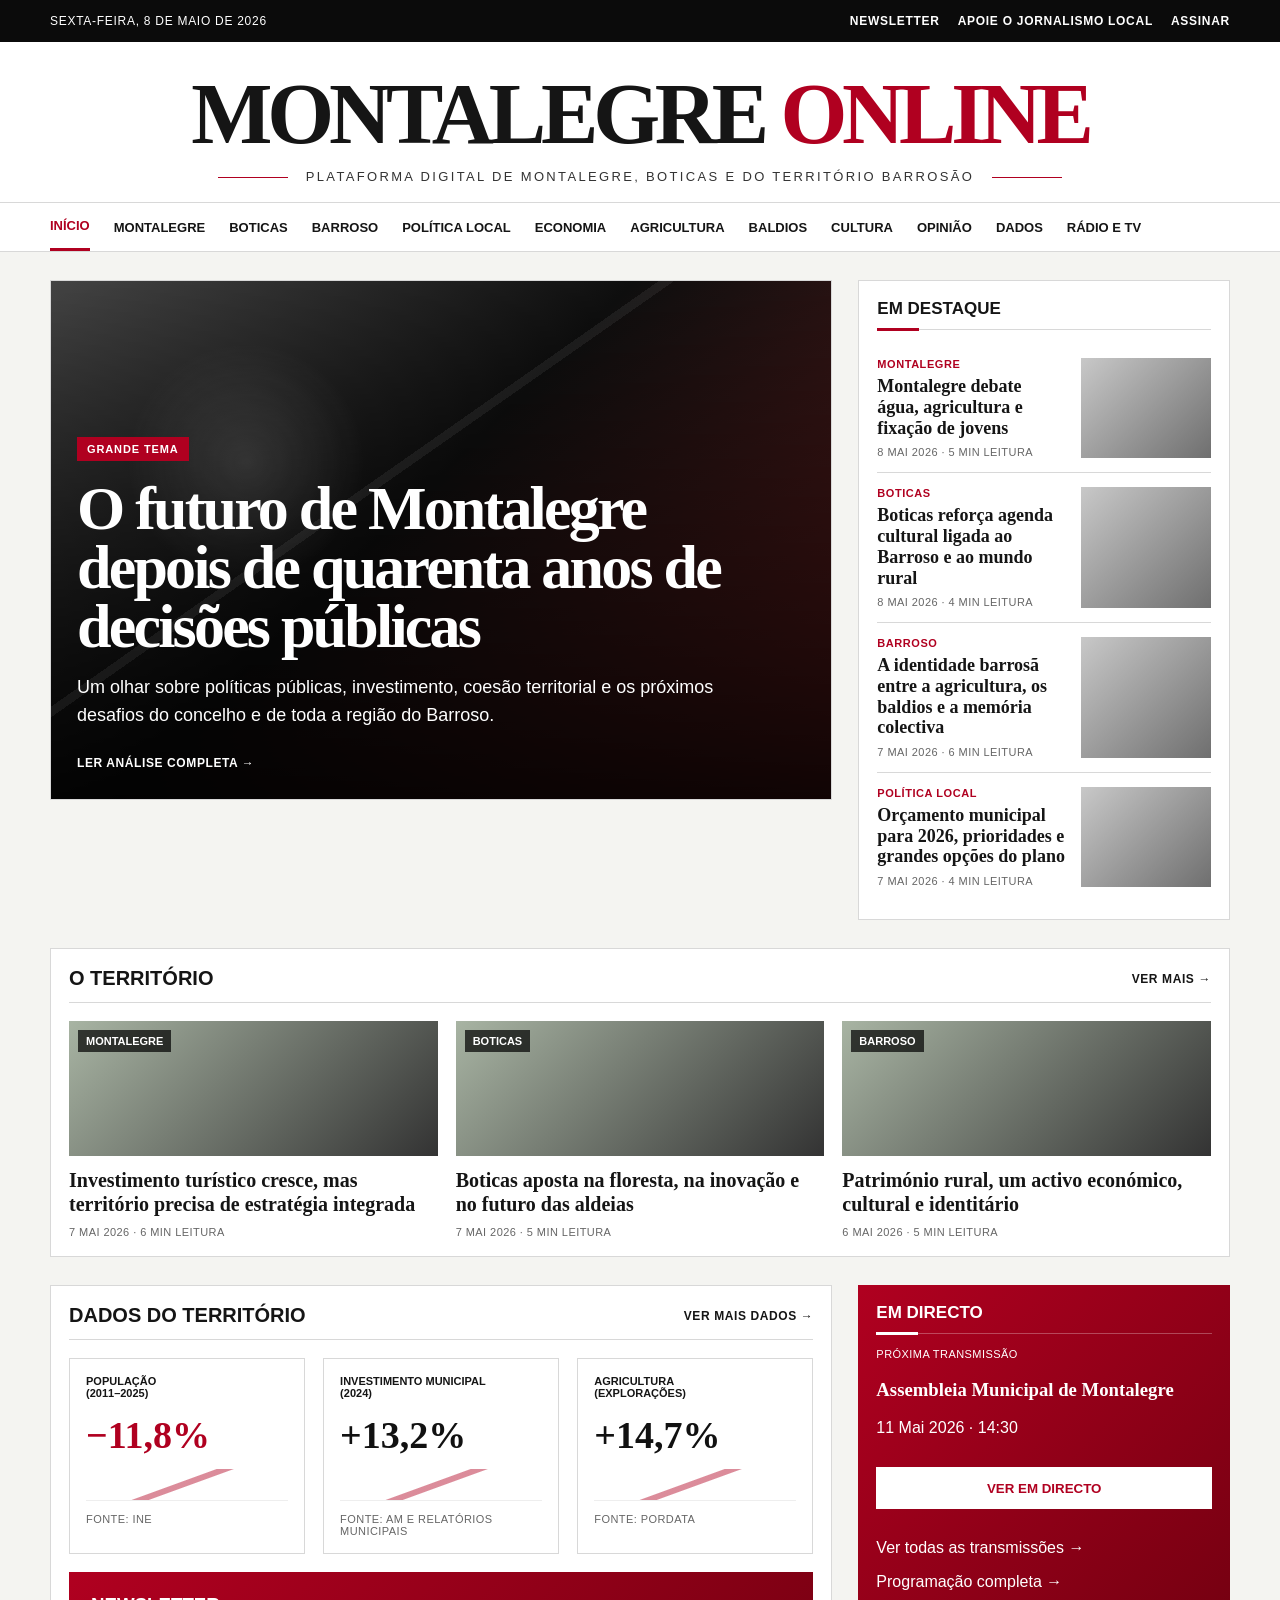
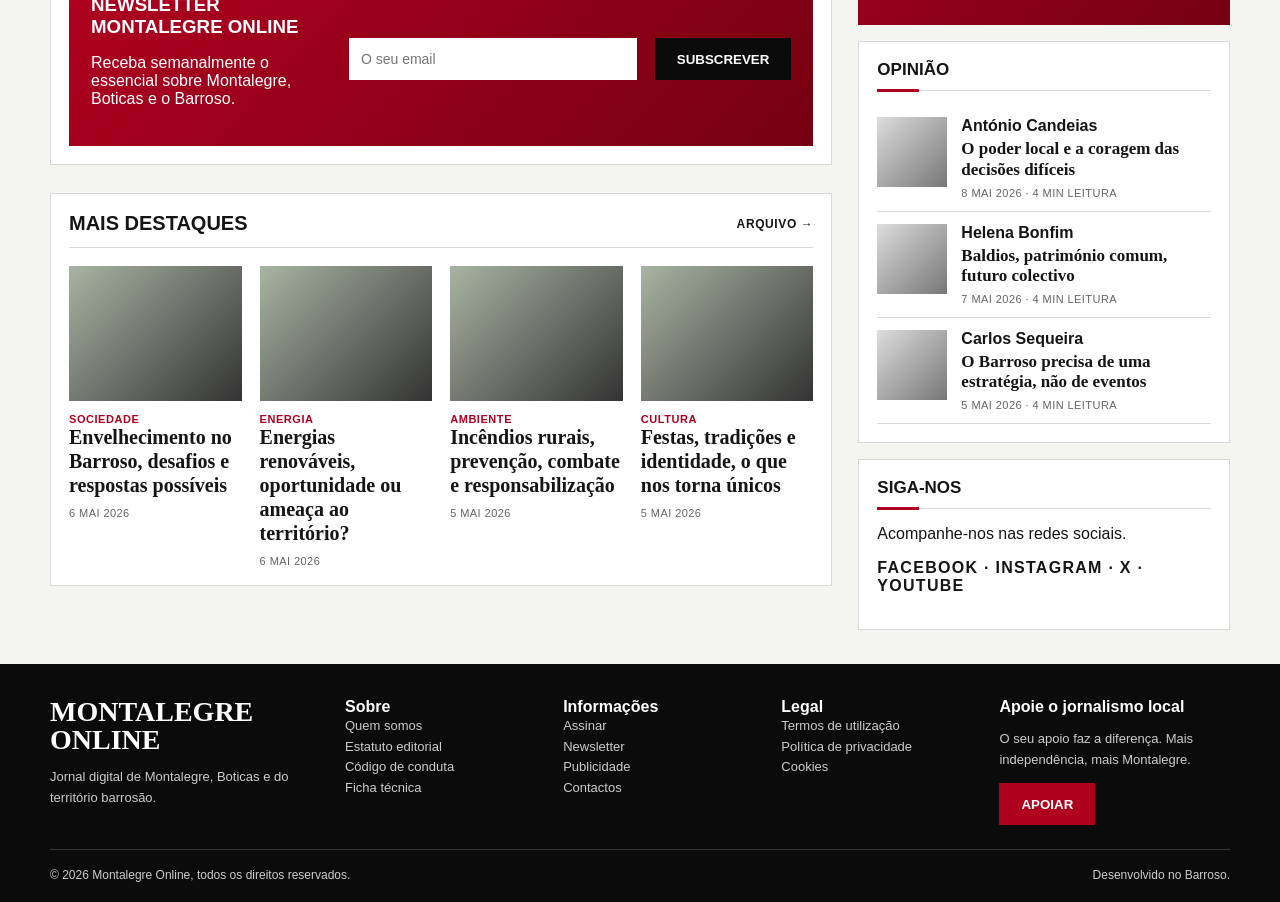
==== index.html @ 0c62a15a "Add files via upload" ====
<!DOCTYPE html>
<html lang="pt-PT">
<head>
  <meta charset="UTF-8" />
  <meta name="viewport" content="width=device-width, initial-scale=1.0" />
  <title>Montalegre Online | Jornal digital de Montalegre</title>
  <meta name="description" content="Montalegre Online, plataforma digital dedicada à actualidade, política local, território, cultura, agricultura, baldios e identidade barrosã." />
  <style>
    :root {
      --red: #b00020;
      --dark-red: #8d0019;
      --black: #0b0b0b;
      --text: #151515;
      --muted: #666;
      --line: #d8d8d8;
      --bg: #f4f4f1;
      --white: #ffffff;
    }

    * { box-sizing: border-box; }

    body {
      margin: 0;
      background: var(--bg);
      color: var(--text);
      font-family: Arial, Helvetica, sans-serif;
    }

    a { color: inherit; text-decoration: none; }

    .topbar {
      background: var(--black);
      color: white;
      font-size: 12px;
      text-transform: uppercase;
      letter-spacing: .06em;
    }

    .wrap {
      width: min(1180px, calc(100% - 36px));
      margin: 0 auto;
    }

    .topbar .wrap {
      display: flex;
      justify-content: space-between;
      align-items: center;
      gap: 20px;
      min-height: 42px;
    }

    .top-links {
      display: flex;
      gap: 18px;
      align-items: center;
      font-weight: 700;
    }

    .masthead {
      background: var(--white);
      border-bottom: 1px solid var(--line);
      text-align: center;
      padding: 34px 0 18px;
    }

    .brand {
      font-family: Georgia, 'Times New Roman', serif;
      font-size: clamp(44px, 8vw, 86px);
      line-height: .9;
      margin: 0;
      letter-spacing: -0.06em;
      font-weight: 900;
    }

    .brand span { color: var(--red); }

    .tagline {
      margin: 16px 0 0;
      text-transform: uppercase;
      letter-spacing: .18em;
      font-size: 13px;
      color: #333;
    }

    .tagline::before,
    .tagline::after {
      content: "";
      display: inline-block;
      width: 70px;
      height: 1px;
      background: var(--red);
      vertical-align: middle;
      margin: 0 18px;
    }

    nav {
      background: var(--white);
      border-bottom: 1px solid var(--line);
      position: sticky;
      top: 0;
      z-index: 10;
    }

    nav .wrap {
      display: flex;
      gap: 24px;
      align-items: center;
      overflow-x: auto;
      min-height: 48px;
      font-size: 13px;
      font-weight: 800;
      text-transform: uppercase;
      white-space: nowrap;
    }

    nav a:first-child {
      color: var(--red);
      border-bottom: 3px solid var(--red);
      align-self: stretch;
      display: flex;
      align-items: center;
    }

    main {
      padding: 28px 0 34px;
    }

    .grid-main {
      display: grid;
      grid-template-columns: minmax(0, 2fr) minmax(320px, .95fr);
      gap: 26px;
      align-items: start;
    }

    .hero {
      min-height: 520px;
      position: relative;
      border: 1px solid var(--line);
      overflow: hidden;
      background:
        linear-gradient(180deg, rgba(0,0,0,.1), rgba(0,0,0,.85)),
        linear-gradient(135deg, #4b4b4b, #101010 45%, #6d1d1d);
    }

    .hero::before {
      content: "";
      position: absolute;
      inset: 0;
      background:
        radial-gradient(circle at 25% 35%, rgba(255,255,255,.15), transparent 18%),
        linear-gradient(145deg, transparent 0 40%, rgba(255,255,255,.08) 40% 41%, transparent 41% 100%);
      opacity: .8;
    }

    .hero-content {
      position: absolute;
      left: 26px;
      right: 26px;
      bottom: 28px;
      color: white;
      max-width: 720px;
    }

    .label {
      display: inline-block;
      background: var(--red);
      color: white;
      padding: 6px 10px;
      font-size: 11px;
      font-weight: 900;
      text-transform: uppercase;
      letter-spacing: .08em;
      margin-bottom: 18px;
    }

    h2, h3, h4 {
      font-family: Georgia, 'Times New Roman', serif;
    }

    .hero h2 {
      margin: 0;
      font-size: clamp(38px, 6vw, 62px);
      line-height: .95;
      letter-spacing: -0.045em;
    }

    .hero p {
      max-width: 640px;
      font-size: 18px;
      line-height: 1.55;
      margin: 18px 0 24px;
    }

    .readmore {
      font-weight: 900;
      text-transform: uppercase;
      font-size: 12px;
      letter-spacing: .05em;
    }

    .sidebar, .stack {
      display: grid;
      gap: 16px;
    }

    .panel {
      background: var(--white);
      border: 1px solid var(--line);
      padding: 18px;
    }

    .panel-title {
      margin: 0 0 14px;
      font-family: Arial, Helvetica, sans-serif;
      font-size: 17px;
      font-weight: 900;
      text-transform: uppercase;
      border-bottom: 1px solid var(--line);
      padding-bottom: 10px;
      position: relative;
    }

    .panel-title::after {
      content: "";
      display: block;
      width: 42px;
      height: 3px;
      background: var(--red);
      position: absolute;
      bottom: -2px;
      left: 0;
    }

    .news-list article {
      display: grid;
      grid-template-columns: 1fr 130px;
      gap: 16px;
      padding: 14px 0;
      border-bottom: 1px solid var(--line);
    }

    .news-list article:last-child { border-bottom: 0; }

    .cat {
      color: var(--red);
      font-size: 11px;
      text-transform: uppercase;
      font-weight: 900;
      letter-spacing: .05em;
    }

    .news-list h3 {
      margin: 6px 0 8px;
      font-size: 18px;
      line-height: 1.15;
    }

    .meta {
      color: var(--muted);
      font-size: 11px;
      text-transform: uppercase;
      letter-spacing: .04em;
    }

    .thumb {
      background: linear-gradient(135deg, #c8c8c8, #6f6f6f);
      min-height: 92px;
    }

    .territory {
      margin-top: 28px;
      background: var(--white);
      border: 1px solid var(--line);
      padding: 18px;
    }

    .section-head {
      display: flex;
      justify-content: space-between;
      align-items: center;
      border-bottom: 1px solid var(--line);
      padding-bottom: 12px;
      margin-bottom: 18px;
    }

    .section-head h2 {
      margin: 0;
      font-family: Arial, Helvetica, sans-serif;
      font-size: 20px;
      text-transform: uppercase;
    }

    .cards-3, .data-grid, .more-grid {
      display: grid;
      grid-template-columns: repeat(3, 1fr);
      gap: 18px;
    }

    .feature-card .photo {
      height: 135px;
      background: linear-gradient(135deg, #a8b4a3, #333);
      margin-bottom: 12px;
      position: relative;
    }

    .feature-card .photo span {
      position: absolute;
      top: 9px;
      left: 9px;
      background: rgba(0,0,0,.7);
      color: white;
      padding: 5px 8px;
      font-size: 11px;
      font-weight: 900;
      text-transform: uppercase;
    }

    .feature-card h3 {
      margin: 0 0 10px;
      font-size: 20px;
      line-height: 1.2;
    }

    .layout-lower {
      display: grid;
      grid-template-columns: minmax(0, 2fr) minmax(320px, .95fr);
      gap: 26px;
      margin-top: 28px;
      align-items: start;
    }

    .data-card {
      border: 1px solid var(--line);
      padding: 16px;
      background: white;
    }

    .data-card strong {
      display: block;
      font-size: 11px;
      text-transform: uppercase;
      margin-bottom: 14px;
    }

    .number {
      font-family: Georgia, 'Times New Roman', serif;
      font-size: 38px;
      font-weight: 900;
      color: var(--red);
    }

    .spark {
      height: 32px;
      margin: 12px 0;
      background: linear-gradient(160deg, transparent 45%, rgba(176,0,32,.45) 46% 51%, transparent 52%);
      border-bottom: 1px solid #eee;
    }

    .newsletter {
      margin-top: 18px;
      background: linear-gradient(135deg, var(--red), #750011);
      color: white;
      display: grid;
      grid-template-columns: 1fr 1.2fr auto;
      gap: 18px;
      align-items: center;
      padding: 22px;
    }

    .newsletter h3 {
      font-family: Arial, Helvetica, sans-serif;
      margin: 0 0 6px;
      text-transform: uppercase;
    }

    .newsletter input {
      width: 100%;
      height: 42px;
      border: 0;
      padding: 0 12px;
      font-size: 14px;
    }

    .btn {
      border: 0;
      background: var(--red);
      color: white;
      height: 42px;
      padding: 0 22px;
      font-weight: 900;
      text-transform: uppercase;
      cursor: pointer;
    }

    .newsletter .btn { background: var(--black); }

    .live {
      background: linear-gradient(135deg, var(--red), #750011);
      color: white;
      border: 0;
    }

    .live .panel-title { border-color: rgba(255,255,255,.28); }
    .live .panel-title::after { background: white; }
    .live .btn { background: white; color: var(--red); width: 100%; margin: 14px 0; }

    .opinion article {
      display: grid;
      grid-template-columns: 70px 1fr;
      gap: 14px;
      padding: 12px 0;
      border-bottom: 1px solid var(--line);
    }

    .avatar {
      width: 70px;
      height: 70px;
      background: linear-gradient(135deg, #ddd, #777);
    }

    .opinion h3 {
      margin: 4px 0 7px;
      font-size: 17px;
      line-height: 1.18;
    }

    .more-grid {
      grid-template-columns: repeat(4, 1fr);
      margin-top: 18px;
    }

    footer {
      background: var(--black);
      color: white;
      padding: 34px 0 20px;
    }

    .footer-grid {
      display: grid;
      grid-template-columns: 1.4fr 1fr 1fr 1fr 1.2fr;
      gap: 26px;
      border-bottom: 1px solid rgba(255,255,255,.18);
      padding-bottom: 24px;
    }

    footer h4 {
      margin: 0 0 10px;
      font-size: 28px;
      line-height: 1;
    }

    footer p, footer li {
      color: #ccc;
      font-size: 13px;
      line-height: 1.6;
    }

    footer ul { list-style: none; padding: 0; margin: 0; }

    .copyright {
      color: #ccc;
      font-size: 12px;
      padding-top: 18px;
      display: flex;
      justify-content: space-between;
      gap: 20px;
    }

    @media (max-width: 900px) {
      .topbar .wrap, .copyright { flex-direction: column; align-items: flex-start; padding: 10px 0; }
      .tagline::before, .tagline::after { display: none; }
      .grid-main, .layout-lower { grid-template-columns: 1fr; }
      .cards-3, .data-grid, .more-grid { grid-template-columns: 1fr; }
      .newsletter { grid-template-columns: 1fr; }
      .footer-grid { grid-template-columns: 1fr 1fr; }
      .hero { min-height: 470px; }
    }

    @media (max-width: 560px) {
      .wrap { width: min(100% - 24px, 1180px); }
      .news-list article { grid-template-columns: 1fr; }
      .thumb { min-height: 130px; }
      .footer-grid { grid-template-columns: 1fr; }
      nav .wrap { gap: 18px; }
    }
  </style>
</head>
<body>
  <div class="topbar">
    <div class="wrap">
      <div>Sexta-feira, 8 de Maio de 2026</div>
      <div class="top-links">
        <a href="#newsletter">Newsletter</a>
        <a href="#apoiar">Apoie o jornalismo local</a>
        <a href="#assinar">Assinar</a>
      </div>
    </div>
  </div>

  <header class="masthead">
    <div class="wrap">
      <h1 class="brand">MONTALEGRE <span>ONLINE</span></h1>
      <p class="tagline">Plataforma digital de Montalegre, Boticas e do território barrosão</p>
    </div>
  </header>

  <nav aria-label="Menu principal">
    <div class="wrap">
      <a href="#">Início</a>
      <a href="#montalegre">Montalegre</a>
      <a href="#boticas">Boticas</a>
      <a href="#barroso">Barroso</a>
      <a href="#politica">Política Local</a>
      <a href="#economia">Economia</a>
      <a href="#agricultura">Agricultura</a>
      <a href="#baldios">Baldios</a>
      <a href="#cultura">Cultura</a>
      <a href="#opiniao">Opinião</a>
      <a href="#dados">Dados</a>
      <a href="#radio">Rádio e TV</a>
    </div>
  </nav>

  <main class="wrap">
    <section class="grid-main">
      <article class="hero">
        <div class="hero-content">
          <span class="label">Grande tema</span>
          <h2>O futuro de Montalegre depois de quarenta anos de decisões públicas</h2>
          <p>Um olhar sobre políticas públicas, investimento, coesão territorial e os próximos desafios do concelho e de toda a região do Barroso.</p>
          <a class="readmore" href="#">Ler análise completa →</a>
        </div>
      </article>

      <aside class="sidebar">
        <section class="panel news-list">
          <h2 class="panel-title">Em destaque</h2>
          <article>
            <div>
              <div class="cat">Montalegre</div>
              <h3>Montalegre debate água, agricultura e fixação de jovens</h3>
              <div class="meta">8 Mai 2026 · 5 min leitura</div>
            </div>
            <div class="thumb"></div>
          </article>
          <article>
            <div>
              <div class="cat">Boticas</div>
              <h3>Boticas reforça agenda cultural ligada ao Barroso e ao mundo rural</h3>
              <div class="meta">8 Mai 2026 · 4 min leitura</div>
            </div>
            <div class="thumb"></div>
          </article>
          <article>
            <div>
              <div class="cat">Barroso</div>
              <h3>A identidade barrosã entre a agricultura, os baldios e a memória colectiva</h3>
              <div class="meta">7 Mai 2026 · 6 min leitura</div>
            </div>
            <div class="thumb"></div>
          </article>
          <article>
            <div>
              <div class="cat">Política local</div>
              <h3>Orçamento municipal para 2026, prioridades e grandes opções do plano</h3>
              <div class="meta">7 Mai 2026 · 4 min leitura</div>
            </div>
            <div class="thumb"></div>
          </article>
        </section>
      </aside>
    </section>

    <section class="territory" id="montalegre">
      <div class="section-head">
        <h2>O território</h2>
        <a class="readmore" href="#">Ver mais →</a>
      </div>
      <div class="cards-3">
        <article class="feature-card">
          <div class="photo"><span>Montalegre</span></div>
          <h3>Investimento turístico cresce, mas território precisa de estratégia integrada</h3>
          <div class="meta">7 Mai 2026 · 6 min leitura</div>
        </article>
        <article class="feature-card" id="boticas">
          <div class="photo"><span>Boticas</span></div>
          <h3>Boticas aposta na floresta, na inovação e no futuro das aldeias</h3>
          <div class="meta">7 Mai 2026 · 5 min leitura</div>
        </article>
        <article class="feature-card" id="barroso">
          <div class="photo"><span>Barroso</span></div>
          <h3>Património rural, um activo económico, cultural e identitário</h3>
          <div class="meta">6 Mai 2026 · 5 min leitura</div>
        </article>
      </div>
    </section>

    <section class="layout-lower">
      <div>
        <section class="territory" id="dados" style="margin-top:0">
          <div class="section-head">
            <h2>Dados do território</h2>
            <a class="readmore" href="#">Ver mais dados →</a>
          </div>
          <div class="data-grid">
            <article class="data-card">
              <strong>População<br>(2011–2025)</strong>
              <div class="number">−11,8%</div>
              <div class="spark"></div>
              <div class="meta">Fonte: INE</div>
            </article>
            <article class="data-card">
              <strong>Investimento municipal<br>(2024)</strong>
              <div class="number" style="color:#111">+13,2%</div>
              <div class="spark"></div>
              <div class="meta">Fonte: AM e relatórios municipais</div>
            </article>
            <article class="data-card">
              <strong>Agricultura<br>(explorações)</strong>
              <div class="number" style="color:#111">+14,7%</div>
              <div class="spark"></div>
              <div class="meta">Fonte: PORDATA</div>
            </article>
          </div>

          <div class="newsletter" id="newsletter">
            <div>
              <h3>Newsletter Montalegre Online</h3>
              <p>Receba semanalmente o essencial sobre Montalegre, Boticas e o Barroso.</p>
            </div>
            <input type="email" placeholder="O seu email" aria-label="O seu email" />
            <button class="btn">Subscrever</button>
          </div>
        </section>

        <section class="territory">
          <div class="section-head">
            <h2>Mais destaques</h2>
            <a class="readmore" href="#">Arquivo →</a>
          </div>
          <div class="more-grid">
            <article class="feature-card"><div class="photo"></div><div class="cat">Sociedade</div><h3>Envelhecimento no Barroso, desafios e respostas possíveis</h3><div class="meta">6 Mai 2026</div></article>
            <article class="feature-card"><div class="photo"></div><div class="cat">Energia</div><h3>Energias renováveis, oportunidade ou ameaça ao território?</h3><div class="meta">6 Mai 2026</div></article>
            <article class="feature-card"><div class="photo"></div><div class="cat">Ambiente</div><h3>Incêndios rurais, prevenção, combate e responsabilização</h3><div class="meta">5 Mai 2026</div></article>
            <article class="feature-card"><div class="photo"></div><div class="cat">Cultura</div><h3>Festas, tradições e identidade, o que nos torna únicos</h3><div class="meta">5 Mai 2026</div></article>
          </div>
        </section>
      </div>

      <aside class="stack">
        <section class="panel live" id="radio">
          <h2 class="panel-title">Em directo</h2>
          <p class="meta" style="color:white">Próxima transmissão</p>
          <h3>Assembleia Municipal de Montalegre</h3>
          <p>11 Mai 2026 · 14:30</p>
          <button class="btn">Ver em directo</button>
          <p><a href="#">Ver todas as transmissões →</a></p>
          <p><a href="#">Programação completa →</a></p>
        </section>

        <section class="panel opinion" id="opiniao">
          <h2 class="panel-title">Opinião</h2>
          <article>
            <div class="avatar"></div>
            <div><strong>António Candeias</strong><h3>O poder local e a coragem das decisões difíceis</h3><div class="meta">8 Mai 2026 · 4 min leitura</div></div>
          </article>
          <article>
            <div class="avatar"></div>
            <div><strong>Helena Bonfim</strong><h3>Baldios, património comum, futuro colectivo</h3><div class="meta">7 Mai 2026 · 4 min leitura</div></div>
          </article>
          <article>
            <div class="avatar"></div>
            <div><strong>Carlos Sequeira</strong><h3>O Barroso precisa de uma estratégia, não de eventos</h3><div class="meta">5 Mai 2026 · 4 min leitura</div></div>
          </article>
        </section>

        <section class="panel">
          <h2 class="panel-title">Siga-nos</h2>
          <p>Acompanhe-nos nas redes sociais.</p>
          <p style="font-weight:900; letter-spacing:.08em">FACEBOOK · INSTAGRAM · X · YOUTUBE</p>
        </section>
      </aside>
    </section>
  </main>

  <footer>
    <div class="wrap">
      <div class="footer-grid">
        <div>
          <h4>MONTALEGRE<br>ONLINE</h4>
          <p>Jornal digital de Montalegre, Boticas e do território barrosão.</p>
        </div>
        <div>
          <strong>Sobre</strong>
          <ul><li>Quem somos</li><li>Estatuto editorial</li><li>Código de conduta</li><li>Ficha técnica</li></ul>
        </div>
        <div>
          <strong>Informações</strong>
          <ul><li>Assinar</li><li>Newsletter</li><li>Publicidade</li><li>Contactos</li></ul>
        </div>
        <div>
          <strong>Legal</strong>
          <ul><li>Termos de utilização</li><li>Política de privacidade</li><li>Cookies</li></ul>
        </div>
        <div id="apoiar">
          <strong>Apoie o jornalismo local</strong>
          <p>O seu apoio faz a diferença. Mais independência, mais Montalegre.</p>
          <button class="btn">Apoiar</button>
        </div>
      </div>
      <div class="copyright">
        <span>© 2026 Montalegre Online, todos os direitos reservados.</span>
        <span>Desenvolvido no Barroso.</span>
      </div>
    </div>
  </footer>
</body>
</html>
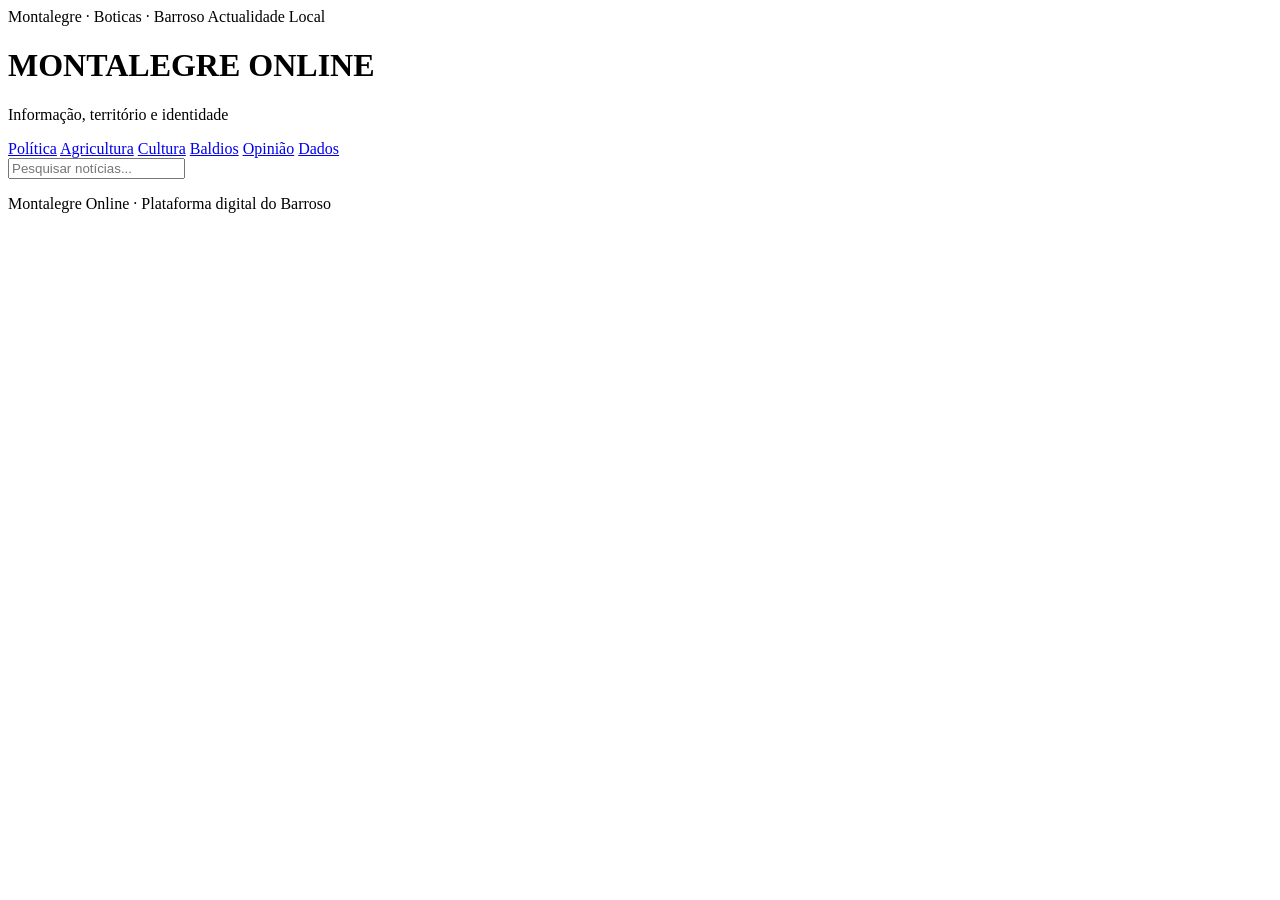
==== commit 92467a09: "index.html" ====
--- a/index.html
+++ b/index.html
@@ -1,718 +1,46 @@
 <!DOCTYPE html>
 <html lang="pt-PT">
 <head>
-  <meta charset="UTF-8" />
-  <meta name="viewport" content="width=device-width, initial-scale=1.0" />
-  <title>Montalegre Online | Jornal digital de Montalegre</title>
-  <meta name="description" content="Montalegre Online, plataforma digital dedicada à actualidade, política local, território, cultura, agricultura, baldios e identidade barrosã." />
-  <style>
-    :root {
-      --red: #b00020;
-      --dark-red: #8d0019;
-      --black: #0b0b0b;
-      --text: #151515;
-      --muted: #666;
-      --line: #d8d8d8;
-      --bg: #f4f4f1;
-      --white: #ffffff;
-    }
-
-    * { box-sizing: border-box; }
-
-    body {
-      margin: 0;
-      background: var(--bg);
-      color: var(--text);
-      font-family: Arial, Helvetica, sans-serif;
-    }
-
-    a { color: inherit; text-decoration: none; }
-
-    .topbar {
-      background: var(--black);
-      color: white;
-      font-size: 12px;
-      text-transform: uppercase;
-      letter-spacing: .06em;
-    }
-
-    .wrap {
-      width: min(1180px, calc(100% - 36px));
-      margin: 0 auto;
-    }
-
-    .topbar .wrap {
-      display: flex;
-      justify-content: space-between;
-      align-items: center;
-      gap: 20px;
-      min-height: 42px;
-    }
-
-    .top-links {
-      display: flex;
-      gap: 18px;
-      align-items: center;
-      font-weight: 700;
-    }
-
-    .masthead {
-      background: var(--white);
-      border-bottom: 1px solid var(--line);
-      text-align: center;
-      padding: 34px 0 18px;
-    }
-
-    .brand {
-      font-family: Georgia, 'Times New Roman', serif;
-      font-size: clamp(44px, 8vw, 86px);
-      line-height: .9;
-      margin: 0;
-      letter-spacing: -0.06em;
-      font-weight: 900;
-    }
-
-    .brand span { color: var(--red); }
-
-    .tagline {
-      margin: 16px 0 0;
-      text-transform: uppercase;
-      letter-spacing: .18em;
-      font-size: 13px;
-      color: #333;
-    }
-
-    .tagline::before,
-    .tagline::after {
-      content: "";
-      display: inline-block;
-      width: 70px;
-      height: 1px;
-      background: var(--red);
-      vertical-align: middle;
-      margin: 0 18px;
-    }
-
-    nav {
-      background: var(--white);
-      border-bottom: 1px solid var(--line);
-      position: sticky;
-      top: 0;
-      z-index: 10;
-    }
-
-    nav .wrap {
-      display: flex;
-      gap: 24px;
-      align-items: center;
-      overflow-x: auto;
-      min-height: 48px;
-      font-size: 13px;
-      font-weight: 800;
-      text-transform: uppercase;
-      white-space: nowrap;
-    }
-
-    nav a:first-child {
-      color: var(--red);
-      border-bottom: 3px solid var(--red);
-      align-self: stretch;
-      display: flex;
-      align-items: center;
-    }
-
-    main {
-      padding: 28px 0 34px;
-    }
-
-    .grid-main {
-      display: grid;
-      grid-template-columns: minmax(0, 2fr) minmax(320px, .95fr);
-      gap: 26px;
-      align-items: start;
-    }
-
-    .hero {
-      min-height: 520px;
-      position: relative;
-      border: 1px solid var(--line);
-      overflow: hidden;
-      background:
-        linear-gradient(180deg, rgba(0,0,0,.1), rgba(0,0,0,.85)),
-        linear-gradient(135deg, #4b4b4b, #101010 45%, #6d1d1d);
-    }
-
-    .hero::before {
-      content: "";
-      position: absolute;
-      inset: 0;
-      background:
-        radial-gradient(circle at 25% 35%, rgba(255,255,255,.15), transparent 18%),
-        linear-gradient(145deg, transparent 0 40%, rgba(255,255,255,.08) 40% 41%, transparent 41% 100%);
-      opacity: .8;
-    }
-
-    .hero-content {
-      position: absolute;
-      left: 26px;
-      right: 26px;
-      bottom: 28px;
-      color: white;
-      max-width: 720px;
-    }
-
-    .label {
-      display: inline-block;
-      background: var(--red);
-      color: white;
-      padding: 6px 10px;
-      font-size: 11px;
-      font-weight: 900;
-      text-transform: uppercase;
-      letter-spacing: .08em;
-      margin-bottom: 18px;
-    }
-
-    h2, h3, h4 {
-      font-family: Georgia, 'Times New Roman', serif;
-    }
-
-    .hero h2 {
-      margin: 0;
-      font-size: clamp(38px, 6vw, 62px);
-      line-height: .95;
-      letter-spacing: -0.045em;
-    }
-
-    .hero p {
-      max-width: 640px;
-      font-size: 18px;
-      line-height: 1.55;
-      margin: 18px 0 24px;
-    }
-
-    .readmore {
-      font-weight: 900;
-      text-transform: uppercase;
-      font-size: 12px;
-      letter-spacing: .05em;
-    }
-
-    .sidebar, .stack {
-      display: grid;
-      gap: 16px;
-    }
-
-    .panel {
-      background: var(--white);
-      border: 1px solid var(--line);
-      padding: 18px;
-    }
-
-    .panel-title {
-      margin: 0 0 14px;
-      font-family: Arial, Helvetica, sans-serif;
-      font-size: 17px;
-      font-weight: 900;
-      text-transform: uppercase;
-      border-bottom: 1px solid var(--line);
-      padding-bottom: 10px;
-      position: relative;
-    }
-
-    .panel-title::after {
-      content: "";
-      display: block;
-      width: 42px;
-      height: 3px;
-      background: var(--red);
-      position: absolute;
-      bottom: -2px;
-      left: 0;
-    }
-
-    .news-list article {
-      display: grid;
-      grid-template-columns: 1fr 130px;
-      gap: 16px;
-      padding: 14px 0;
-      border-bottom: 1px solid var(--line);
-    }
-
-    .news-list article:last-child { border-bottom: 0; }
-
-    .cat {
-      color: var(--red);
-      font-size: 11px;
-      text-transform: uppercase;
-      font-weight: 900;
-      letter-spacing: .05em;
-    }
-
-    .news-list h3 {
-      margin: 6px 0 8px;
-      font-size: 18px;
-      line-height: 1.15;
-    }
-
-    .meta {
-      color: var(--muted);
-      font-size: 11px;
-      text-transform: uppercase;
-      letter-spacing: .04em;
-    }
-
-    .thumb {
-      background: linear-gradient(135deg, #c8c8c8, #6f6f6f);
-      min-height: 92px;
-    }
-
-    .territory {
-      margin-top: 28px;
-      background: var(--white);
-      border: 1px solid var(--line);
-      padding: 18px;
-    }
-
-    .section-head {
-      display: flex;
-      justify-content: space-between;
-      align-items: center;
-      border-bottom: 1px solid var(--line);
-      padding-bottom: 12px;
-      margin-bottom: 18px;
-    }
-
-    .section-head h2 {
-      margin: 0;
-      font-family: Arial, Helvetica, sans-serif;
-      font-size: 20px;
-      text-transform: uppercase;
-    }
-
-    .cards-3, .data-grid, .more-grid {
-      display: grid;
-      grid-template-columns: repeat(3, 1fr);
-      gap: 18px;
-    }
-
-    .feature-card .photo {
-      height: 135px;
-      background: linear-gradient(135deg, #a8b4a3, #333);
-      margin-bottom: 12px;
-      position: relative;
-    }
-
-    .feature-card .photo span {
-      position: absolute;
-      top: 9px;
-      left: 9px;
-      background: rgba(0,0,0,.7);
-      color: white;
-      padding: 5px 8px;
-      font-size: 11px;
-      font-weight: 900;
-      text-transform: uppercase;
-    }
-
-    .feature-card h3 {
-      margin: 0 0 10px;
-      font-size: 20px;
-      line-height: 1.2;
-    }
-
-    .layout-lower {
-      display: grid;
-      grid-template-columns: minmax(0, 2fr) minmax(320px, .95fr);
-      gap: 26px;
-      margin-top: 28px;
-      align-items: start;
-    }
-
-    .data-card {
-      border: 1px solid var(--line);
-      padding: 16px;
-      background: white;
-    }
-
-    .data-card strong {
-      display: block;
-      font-size: 11px;
-      text-transform: uppercase;
-      margin-bottom: 14px;
-    }
-
-    .number {
-      font-family: Georgia, 'Times New Roman', serif;
-      font-size: 38px;
-      font-weight: 900;
-      color: var(--red);
-    }
-
-    .spark {
-      height: 32px;
-      margin: 12px 0;
-      background: linear-gradient(160deg, transparent 45%, rgba(176,0,32,.45) 46% 51%, transparent 52%);
-      border-bottom: 1px solid #eee;
-    }
-
-    .newsletter {
-      margin-top: 18px;
-      background: linear-gradient(135deg, var(--red), #750011);
-      color: white;
-      display: grid;
-      grid-template-columns: 1fr 1.2fr auto;
-      gap: 18px;
-      align-items: center;
-      padding: 22px;
-    }
-
-    .newsletter h3 {
-      font-family: Arial, Helvetica, sans-serif;
-      margin: 0 0 6px;
-      text-transform: uppercase;
-    }
-
-    .newsletter input {
-      width: 100%;
-      height: 42px;
-      border: 0;
-      padding: 0 12px;
-      font-size: 14px;
-    }
-
-    .btn {
-      border: 0;
-      background: var(--red);
-      color: white;
-      height: 42px;
-      padding: 0 22px;
-      font-weight: 900;
-      text-transform: uppercase;
-      cursor: pointer;
-    }
-
-    .newsletter .btn { background: var(--black); }
-
-    .live {
-      background: linear-gradient(135deg, var(--red), #750011);
-      color: white;
-      border: 0;
-    }
-
-    .live .panel-title { border-color: rgba(255,255,255,.28); }
-    .live .panel-title::after { background: white; }
-    .live .btn { background: white; color: var(--red); width: 100%; margin: 14px 0; }
-
-    .opinion article {
-      display: grid;
-      grid-template-columns: 70px 1fr;
-      gap: 14px;
-      padding: 12px 0;
-      border-bottom: 1px solid var(--line);
-    }
-
-    .avatar {
-      width: 70px;
-      height: 70px;
-      background: linear-gradient(135deg, #ddd, #777);
-    }
-
-    .opinion h3 {
-      margin: 4px 0 7px;
-      font-size: 17px;
-      line-height: 1.18;
-    }
-
-    .more-grid {
-      grid-template-columns: repeat(4, 1fr);
-      margin-top: 18px;
-    }
-
-    footer {
-      background: var(--black);
-      color: white;
-      padding: 34px 0 20px;
-    }
-
-    .footer-grid {
-      display: grid;
-      grid-template-columns: 1.4fr 1fr 1fr 1fr 1.2fr;
-      gap: 26px;
-      border-bottom: 1px solid rgba(255,255,255,.18);
-      padding-bottom: 24px;
-    }
-
-    footer h4 {
-      margin: 0 0 10px;
-      font-size: 28px;
-      line-height: 1;
-    }
-
-    footer p, footer li {
-      color: #ccc;
-      font-size: 13px;
-      line-height: 1.6;
-    }
-
-    footer ul { list-style: none; padding: 0; margin: 0; }
-
-    .copyright {
-      color: #ccc;
-      font-size: 12px;
-      padding-top: 18px;
-      display: flex;
-      justify-content: space-between;
-      gap: 20px;
-    }
-
-    @media (max-width: 900px) {
-      .topbar .wrap, .copyright { flex-direction: column; align-items: flex-start; padding: 10px 0; }
-      .tagline::before, .tagline::after { display: none; }
-      .grid-main, .layout-lower { grid-template-columns: 1fr; }
-      .cards-3, .data-grid, .more-grid { grid-template-columns: 1fr; }
-      .newsletter { grid-template-columns: 1fr; }
-      .footer-grid { grid-template-columns: 1fr 1fr; }
-      .hero { min-height: 470px; }
-    }
-
-    @media (max-width: 560px) {
-      .wrap { width: min(100% - 24px, 1180px); }
-      .news-list article { grid-template-columns: 1fr; }
-      .thumb { min-height: 130px; }
-      .footer-grid { grid-template-columns: 1fr; }
-      nav .wrap { gap: 18px; }
-    }
-  </style>
+  <meta charset="UTF-8">
+  <meta name="viewport" content="width=device-width, initial-scale=1.0">
+  <title>Montalegre Online</title>
+  <link rel="stylesheet" href="style.css">
+  <script src="script.js" defer></script>
 </head>
 <body>
+
+<header>
   <div class="topbar">
-    <div class="wrap">
-      <div>Sexta-feira, 8 de Maio de 2026</div>
-      <div class="top-links">
-        <a href="#newsletter">Newsletter</a>
-        <a href="#apoiar">Apoie o jornalismo local</a>
-        <a href="#assinar">Assinar</a>
-      </div>
-    </div>
+    <span>Montalegre · Boticas · Barroso</span>
+    <span>Actualidade Local</span>
   </div>
 
-  <header class="masthead">
-    <div class="wrap">
-      <h1 class="brand">MONTALEGRE <span>ONLINE</span></h1>
-      <p class="tagline">Plataforma digital de Montalegre, Boticas e do território barrosão</p>
-    </div>
-  </header>
+  <div class="logo-area">
+    <div class="red-line"></div>
+    <h1>MONTALEGRE ONLINE</h1>
+    <p>Informação, território e identidade</p>
+  </div>
 
-  <nav aria-label="Menu principal">
-    <div class="wrap">
-      <a href="#">Início</a>
-      <a href="#montalegre">Montalegre</a>
-      <a href="#boticas">Boticas</a>
-      <a href="#barroso">Barroso</a>
-      <a href="#politica">Política Local</a>
-      <a href="#economia">Economia</a>
-      <a href="#agricultura">Agricultura</a>
-      <a href="#baldios">Baldios</a>
-      <a href="#cultura">Cultura</a>
-      <a href="#opiniao">Opinião</a>
-      <a href="#dados">Dados</a>
-      <a href="#radio">Rádio e TV</a>
-    </div>
+  <nav>
+    <a href="#">Política</a>
+    <a href="#">Agricultura</a>
+    <a href="#">Cultura</a>
+    <a href="#">Baldios</a>
+    <a href="#">Opinião</a>
+    <a href="#">Dados</a>
   </nav>
+</header>
 
-  <main class="wrap">
-    <section class="grid-main">
-      <article class="hero">
-        <div class="hero-content">
-          <span class="label">Grande tema</span>
-          <h2>O futuro de Montalegre depois de quarenta anos de decisões públicas</h2>
-          <p>Um olhar sobre políticas públicas, investimento, coesão territorial e os próximos desafios do concelho e de toda a região do Barroso.</p>
-          <a class="readmore" href="#">Ler análise completa →</a>
-        </div>
-      </article>
+<section class="search-section">
+  <input type="text" id="searchInput" placeholder="Pesquisar notícias...">
+</section>
 
-      <aside class="sidebar">
-        <section class="panel news-list">
-          <h2 class="panel-title">Em destaque</h2>
-          <article>
-            <div>
-              <div class="cat">Montalegre</div>
-              <h3>Montalegre debate água, agricultura e fixação de jovens</h3>
-              <div class="meta">8 Mai 2026 · 5 min leitura</div>
-            </div>
-            <div class="thumb"></div>
-          </article>
-          <article>
-            <div>
-              <div class="cat">Boticas</div>
-              <h3>Boticas reforça agenda cultural ligada ao Barroso e ao mundo rural</h3>
-              <div class="meta">8 Mai 2026 · 4 min leitura</div>
-            </div>
-            <div class="thumb"></div>
-          </article>
-          <article>
-            <div>
-              <div class="cat">Barroso</div>
-              <h3>A identidade barrosã entre a agricultura, os baldios e a memória colectiva</h3>
-              <div class="meta">7 Mai 2026 · 6 min leitura</div>
-            </div>
-            <div class="thumb"></div>
-          </article>
-          <article>
-            <div>
-              <div class="cat">Política local</div>
-              <h3>Orçamento municipal para 2026, prioridades e grandes opções do plano</h3>
-              <div class="meta">7 Mai 2026 · 4 min leitura</div>
-            </div>
-            <div class="thumb"></div>
-          </article>
-        </section>
-      </aside>
-    </section>
+<main id="news-container">
+</main>
 
-    <section class="territory" id="montalegre">
-      <div class="section-head">
-        <h2>O território</h2>
-        <a class="readmore" href="#">Ver mais →</a>
-      </div>
-      <div class="cards-3">
-        <article class="feature-card">
-          <div class="photo"><span>Montalegre</span></div>
-          <h3>Investimento turístico cresce, mas território precisa de estratégia integrada</h3>
-          <div class="meta">7 Mai 2026 · 6 min leitura</div>
-        </article>
-        <article class="feature-card" id="boticas">
-          <div class="photo"><span>Boticas</span></div>
-          <h3>Boticas aposta na floresta, na inovação e no futuro das aldeias</h3>
-          <div class="meta">7 Mai 2026 · 5 min leitura</div>
-        </article>
-        <article class="feature-card" id="barroso">
-          <div class="photo"><span>Barroso</span></div>
-          <h3>Património rural, um activo económico, cultural e identitário</h3>
-          <div class="meta">6 Mai 2026 · 5 min leitura</div>
-        </article>
-      </div>
-    </section>
+<footer>
+  <p>Montalegre Online · Plataforma digital do Barroso</p>
+</footer>
 
-    <section class="layout-lower">
-      <div>
-        <section class="territory" id="dados" style="margin-top:0">
-          <div class="section-head">
-            <h2>Dados do território</h2>
-            <a class="readmore" href="#">Ver mais dados →</a>
-          </div>
-          <div class="data-grid">
-            <article class="data-card">
-              <strong>População<br>(2011–2025)</strong>
-              <div class="number">−11,8%</div>
-              <div class="spark"></div>
-              <div class="meta">Fonte: INE</div>
-            </article>
-            <article class="data-card">
-              <strong>Investimento municipal<br>(2024)</strong>
-              <div class="number" style="color:#111">+13,2%</div>
-              <div class="spark"></div>
-              <div class="meta">Fonte: AM e relatórios municipais</div>
-            </article>
-            <article class="data-card">
-              <strong>Agricultura<br>(explorações)</strong>
-              <div class="number" style="color:#111">+14,7%</div>
-              <div class="spark"></div>
-              <div class="meta">Fonte: PORDATA</div>
-            </article>
-          </div>
-
-          <div class="newsletter" id="newsletter">
-            <div>
-              <h3>Newsletter Montalegre Online</h3>
-              <p>Receba semanalmente o essencial sobre Montalegre, Boticas e o Barroso.</p>
-            </div>
-            <input type="email" placeholder="O seu email" aria-label="O seu email" />
-            <button class="btn">Subscrever</button>
-          </div>
-        </section>
-
-        <section class="territory">
-          <div class="section-head">
-            <h2>Mais destaques</h2>
-            <a class="readmore" href="#">Arquivo →</a>
-          </div>
-          <div class="more-grid">
-            <article class="feature-card"><div class="photo"></div><div class="cat">Sociedade</div><h3>Envelhecimento no Barroso, desafios e respostas possíveis</h3><div class="meta">6 Mai 2026</div></article>
-            <article class="feature-card"><div class="photo"></div><div class="cat">Energia</div><h3>Energias renováveis, oportunidade ou ameaça ao território?</h3><div class="meta">6 Mai 2026</div></article>
-            <article class="feature-card"><div class="photo"></div><div class="cat">Ambiente</div><h3>Incêndios rurais, prevenção, combate e responsabilização</h3><div class="meta">5 Mai 2026</div></article>
-            <article class="feature-card"><div class="photo"></div><div class="cat">Cultura</div><h3>Festas, tradições e identidade, o que nos torna únicos</h3><div class="meta">5 Mai 2026</div></article>
-          </div>
-        </section>
-      </div>
-
-      <aside class="stack">
-        <section class="panel live" id="radio">
-          <h2 class="panel-title">Em directo</h2>
-          <p class="meta" style="color:white">Próxima transmissão</p>
-          <h3>Assembleia Municipal de Montalegre</h3>
-          <p>11 Mai 2026 · 14:30</p>
-          <button class="btn">Ver em directo</button>
-          <p><a href="#">Ver todas as transmissões →</a></p>
-          <p><a href="#">Programação completa →</a></p>
-        </section>
-
-        <section class="panel opinion" id="opiniao">
-          <h2 class="panel-title">Opinião</h2>
-          <article>
-            <div class="avatar"></div>
-            <div><strong>António Candeias</strong><h3>O poder local e a coragem das decisões difíceis</h3><div class="meta">8 Mai 2026 · 4 min leitura</div></div>
-          </article>
-          <article>
-            <div class="avatar"></div>
-            <div><strong>Helena Bonfim</strong><h3>Baldios, património comum, futuro colectivo</h3><div class="meta">7 Mai 2026 · 4 min leitura</div></div>
-          </article>
-          <article>
-            <div class="avatar"></div>
-            <div><strong>Carlos Sequeira</strong><h3>O Barroso precisa de uma estratégia, não de eventos</h3><div class="meta">5 Mai 2026 · 4 min leitura</div></div>
-          </article>
-        </section>
-
-        <section class="panel">
-          <h2 class="panel-title">Siga-nos</h2>
-          <p>Acompanhe-nos nas redes sociais.</p>
-          <p style="font-weight:900; letter-spacing:.08em">FACEBOOK · INSTAGRAM · X · YOUTUBE</p>
-        </section>
-      </aside>
-    </section>
-  </main>
-
-  <footer>
-    <div class="wrap">
-      <div class="footer-grid">
-        <div>
-          <h4>MONTALEGRE<br>ONLINE</h4>
-          <p>Jornal digital de Montalegre, Boticas e do território barrosão.</p>
-        </div>
-        <div>
-          <strong>Sobre</strong>
-          <ul><li>Quem somos</li><li>Estatuto editorial</li><li>Código de conduta</li><li>Ficha técnica</li></ul>
-        </div>
-        <div>
-          <strong>Informações</strong>
-          <ul><li>Assinar</li><li>Newsletter</li><li>Publicidade</li><li>Contactos</li></ul>
-        </div>
-        <div>
-          <strong>Legal</strong>
-          <ul><li>Termos de utilização</li><li>Política de privacidade</li><li>Cookies</li></ul>
-        </div>
-        <div id="apoiar">
-          <strong>Apoie o jornalismo local</strong>
-          <p>O seu apoio faz a diferença. Mais independência, mais Montalegre.</p>
-          <button class="btn">Apoiar</button>
-        </div>
-      </div>
-      <div class="copyright">
-        <span>© 2026 Montalegre Online, todos os direitos reservados.</span>
-        <span>Desenvolvido no Barroso.</span>
-      </div>
-    </div>
-  </footer>
 </body>
 </html>
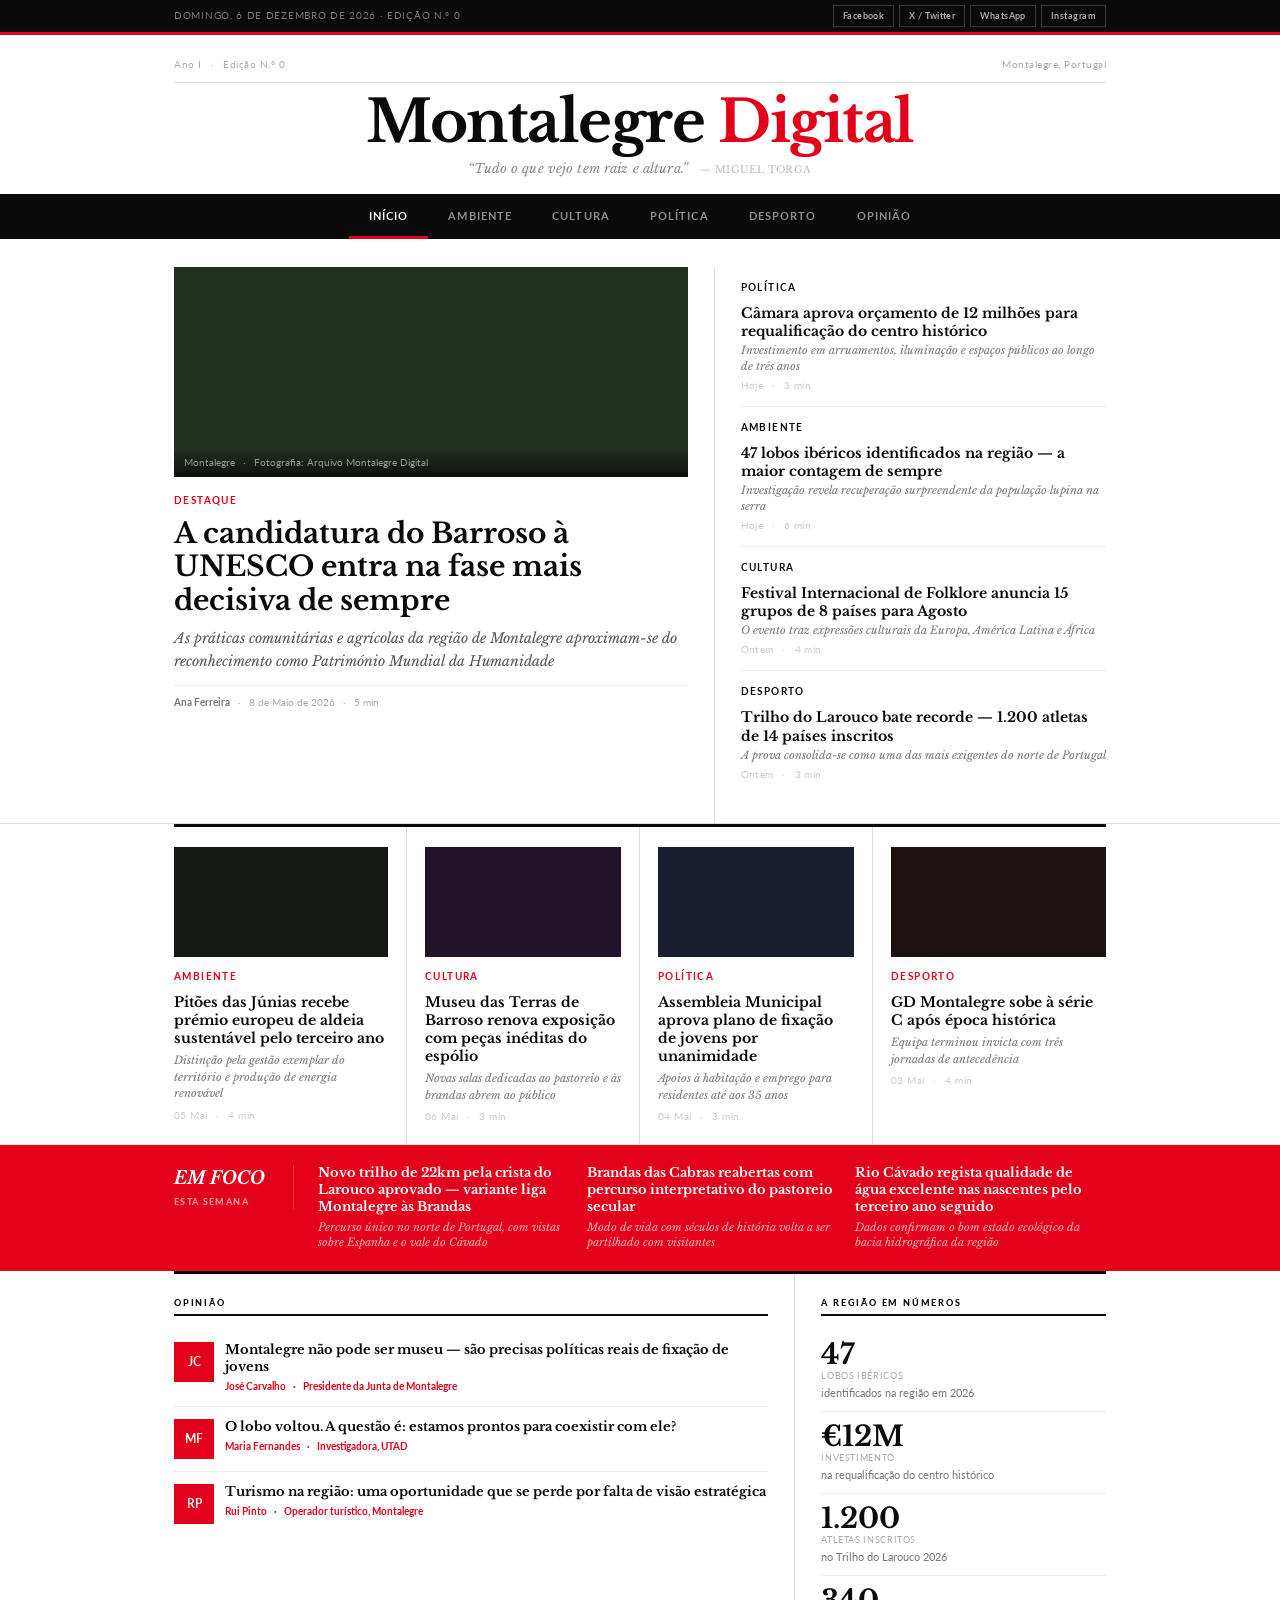
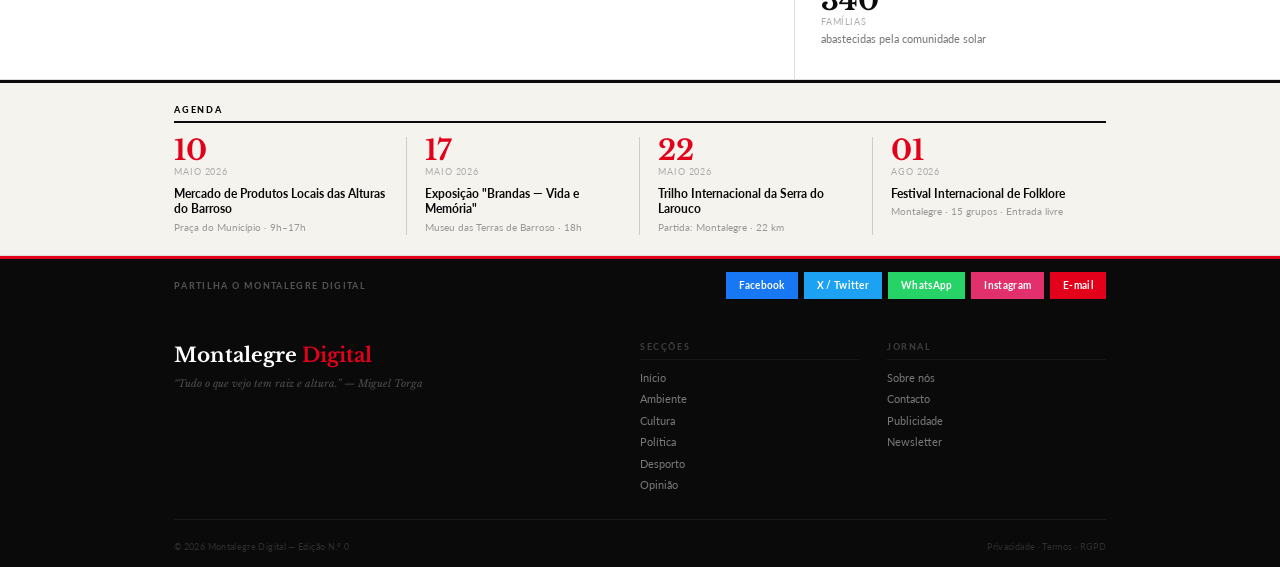
==== commit 0397c905: "Add files via upload" ====
--- a/index.html
+++ b/index.html
@@ -1,46 +1,249 @@
 <!DOCTYPE html>
-<html lang="pt-PT">
+<html lang="pt">
 <head>
-  <meta charset="UTF-8">
-  <meta name="viewport" content="width=device-width, initial-scale=1.0">
-  <title>Montalegre Online</title>
-  <link rel="stylesheet" href="style.css">
-  <script src="script.js" defer></script>
+<meta charset="UTF-8">
+<meta name="viewport" content="width=device-width, initial-scale=1.0">
+<meta property="og:title" content="Montalegre Digital">
+<meta property="og:description" content="Tudo o que vejo tem raiz e altura. — Miguel Torga">
+<meta property="og:type" content="website">
+<meta property="og:url" content="https://montalegredigital.github.io">
+<meta name="twitter:card" content="summary_large_image">
+<meta name="description" content="O jornal digital de Montalegre. Ambiente, Cultura, Política, Desporto e Opinião.">
+<title>Montalegre Digital</title>
+<link rel="preconnect" href="https://fonts.googleapis.com">
+<link rel="preconnect" href="https://fonts.gstatic.com" crossorigin>
+<link href="https://fonts.googleapis.com/css2?family=Libre+Baskerville:ital,wght@0,400;0,700;1,400&family=Lato:wght@400;700;900&display=swap" rel="stylesheet">
+<link rel="stylesheet" href="assets/css/main.css">
 </head>
 <body>
 
-<header>
-  <div class="topbar">
-    <span>Montalegre · Boticas · Barroso</span>
-    <span>Actualidade Local</span>
-  </div>
-
-  <div class="logo-area">
-    <div class="red-line"></div>
-    <h1>MONTALEGRE ONLINE</h1>
-    <p>Informação, território e identidade</p>
-  </div>
-
-  <nav>
-    <a href="#">Política</a>
-    <a href="#">Agricultura</a>
-    <a href="#">Cultura</a>
-    <a href="#">Baldios</a>
-    <a href="#">Opinião</a>
-    <a href="#">Dados</a>
-  </nav>
+<div class="topbar">
+  <div class="wrap">
+    <span class="tb-date" id="data-hoje"></span>
+    <div class="tb-social">
+      <a class="tbs" href="https://facebook.com/montalegredigital" target="_blank" rel="noopener">Facebook</a>
+      <a class="tbs" href="https://twitter.com/montalegre_dig" target="_blank" rel="noopener">X / Twitter</a>
+      <a class="tbs" href="https://wa.me/?text=Montalegre+Digital+https://montalegredigital.github.io" target="_blank" rel="noopener">WhatsApp</a>
+      <a class="tbs" href="https://instagram.com/montalegredigital" target="_blank" rel="noopener">Instagram</a>
+    </div>
+  </div>
+</div>
+
+<header class="masthead">
+  <div class="wrap">
+    <div class="mh-meta-bar">
+      <span class="mh-meta">Ano I &ensp;&middot;&ensp; Edição N.º 0</span>
+      <span class="mh-meta">Montalegre, Portugal</span>
+    </div>
+    <div class="mh-logo">Montalegre <span>Digital</span></div>
+    <div class="mh-torga">&ldquo;Tudo o que vejo tem raiz e altura.&rdquo; <cite>&mdash; Miguel Torga</cite></div>
+  </div>
 </header>
 
-<section class="search-section">
-  <input type="text" id="searchInput" placeholder="Pesquisar notícias...">
-</section>
-
-<main id="news-container">
-</main>
+<nav>
+  <div class="wrap">
+    <a href="index.html" class="on">Início</a>
+    <a href="ambiente.html">Ambiente</a>
+    <a href="cultura.html">Cultura</a>
+    <a href="politica.html">Política</a>
+    <a href="desporto.html">Desporto</a>
+    <a href="opiniao.html">Opinião</a>
+  </div>
+</nav>
+
+<section class="lead-wrap">
+  <div class="wrap">
+    <div class="lead-grid">
+      <div class="lead-l">
+        <div class="lead-img bg1">
+          <div class="li-cap">Montalegre &ensp;&middot;&ensp; Fotografia: Arquivo Montalegre Digital</div>
+        </div>
+        <span class="rubric">Destaque</span>
+        <h1 class="lead-hed"><a href="artigos/candidatura-barroso-unesco.html">A candidatura do Barroso à UNESCO entra na fase mais decisiva de sempre</a></h1>
+        <p class="lead-deck">As práticas comunitárias e agrícolas da região de Montalegre aproximam-se do reconhecimento como Património Mundial da Humanidade</p>
+        <div class="byline"><strong>Ana Ferreira</strong> &ensp;&middot;&ensp; 8 de Maio de 2026 &ensp;&middot;&ensp; 5 min</div>
+      </div>
+      <div class="lead-r">
+        <article class="sitem">
+          <span class="rubric dk">Política</span>
+          <h2 class="sh"><a href="artigos/orcamento-centro-historico.html">Câmara aprova orçamento de 12 milhões para requalificação do centro histórico</a></h2>
+          <p class="sd">Investimento em arruamentos, iluminação e espaços públicos ao longo de três anos</p>
+          <div class="sm">Hoje &ensp;&middot;&ensp; 3 min</div>
+        </article>
+        <article class="sitem">
+          <span class="rubric dk">Ambiente</span>
+          <h2 class="sh"><a href="artigos/lobos-larouco.html">47 lobos ibéricos identificados na região — a maior contagem de sempre</a></h2>
+          <p class="sd">Investigação revela recuperação surpreendente da população lupina na serra</p>
+          <div class="sm">Hoje &ensp;&middot;&ensp; 6 min</div>
+        </article>
+        <article class="sitem">
+          <span class="rubric dk">Cultura</span>
+          <h2 class="sh"><a href="artigos/festival-folklore.html">Festival Internacional de Folklore anuncia 15 grupos de 8 países para Agosto</a></h2>
+          <p class="sd">O evento traz expressões culturais da Europa, América Latina e África</p>
+          <div class="sm">Ontem &ensp;&middot;&ensp; 4 min</div>
+        </article>
+        <article class="sitem">
+          <span class="rubric dk">Desporto</span>
+          <h2 class="sh"><a href="artigos/trilho-larouco.html">Trilho do Larouco bate recorde — 1.200 atletas de 14 países inscritos</a></h2>
+          <p class="sd">A prova consolida-se como uma das mais exigentes do norte de Portugal</p>
+          <div class="sm">Ontem &ensp;&middot;&ensp; 3 min</div>
+        </article>
+      </div>
+    </div>
+  </div>
+</section>
+
+<section class="temas-wrap">
+  <div class="wrap">
+    <div class="fourcol">
+      <article class="fc">
+        <div class="fc-img bg4"></div>
+        <span class="rubric">Ambiente</span>
+        <h2 class="fc-hed"><a href="artigos/pitoes-premio.html">Pitões das Júnias recebe prémio europeu de aldeia sustentável pelo terceiro ano</a></h2>
+        <p class="fc-deck">Distinção pela gestão exemplar do território e produção de energia renovável</p>
+        <div class="fc-meta">05 Mai &ensp;&middot;&ensp; 4 min</div>
+      </article>
+      <article class="fc">
+        <div class="fc-img bg3"></div>
+        <span class="rubric">Cultura</span>
+        <h2 class="fc-hed"><a href="artigos/museu-barroso.html">Museu das Terras de Barroso renova exposição com peças inéditas do espólio</a></h2>
+        <p class="fc-deck">Novas salas dedicadas ao pastoreio e às brandas abrem ao público</p>
+        <div class="fc-meta">06 Mai &ensp;&middot;&ensp; 3 min</div>
+      </article>
+      <article class="fc">
+        <div class="fc-img bg2"></div>
+        <span class="rubric">Política</span>
+        <h2 class="fc-hed"><a href="artigos/plano-jovens.html">Assembleia Municipal aprova plano de fixação de jovens por unanimidade</a></h2>
+        <p class="fc-deck">Apoios à habitação e emprego para residentes até aos 35 anos</p>
+        <div class="fc-meta">04 Mai &ensp;&middot;&ensp; 3 min</div>
+      </article>
+      <article class="fc">
+        <div class="fc-img bg5"></div>
+        <span class="rubric">Desporto</span>
+        <h2 class="fc-hed"><a href="artigos/gd-montalegre.html">GD Montalegre sobe à série C após época histórica</a></h2>
+        <p class="fc-deck">Equipa terminou invicta com três jornadas de antecedência</p>
+        <div class="fc-meta">03 Mai &ensp;&middot;&ensp; 4 min</div>
+      </article>
+    </div>
+  </div>
+</section>
+
+<section class="redband">
+  <div class="wrap">
+    <div class="rb-grid">
+      <div class="rb-label"><strong>Em foco</strong>Esta semana</div>
+      <div class="rb-items">
+        <article class="rbi">
+          <h3 class="rbh"><a href="artigos/trilho-larouco-novo.html">Novo trilho de 22km pela crista do Larouco aprovado — variante liga Montalegre às Brandas</a></h3>
+          <p class="rbd">Percurso único no norte de Portugal, com vistas sobre Espanha e o vale do Cávado</p>
+        </article>
+        <article class="rbi">
+          <h3 class="rbh"><a href="artigos/brandas.html">Brandas das Cabras reabertas com percurso interpretativo do pastoreio secular</a></h3>
+          <p class="rbd">Modo de vida com séculos de história volta a ser partilhado com visitantes</p>
+        </article>
+        <article class="rbi">
+          <h3 class="rbh"><a href="artigos/rio-cavado.html">Rio Cávado regista qualidade de água excelente nas nascentes pelo terceiro ano seguido</a></h3>
+          <p class="rbd">Dados confirmam o bom estado ecológico da bacia hidrográfica da região</p>
+        </article>
+      </div>
+    </div>
+  </div>
+</section>
+
+<section class="opiniao-wrap">
+  <div class="wrap">
+    <div class="twocol">
+      <div class="tc-a">
+        <div class="slabel">Opinião</div>
+        <article class="op">
+          <div class="oa">JC</div>
+          <div>
+            <h3 class="oh"><a href="artigos/opiniao-jc.html">Montalegre não pode ser museu — são precisas políticas reais de fixação de jovens</a></h3>
+            <div class="oau">José Carvalho &ensp;&middot;&ensp; Presidente da Junta de Montalegre</div>
+          </div>
+        </article>
+        <article class="op">
+          <div class="oa">MF</div>
+          <div>
+            <h3 class="oh"><a href="artigos/opiniao-mf.html">O lobo voltou. A questão é: estamos prontos para coexistir com ele?</a></h3>
+            <div class="oau">Maria Fernandes &ensp;&middot;&ensp; Investigadora, UTAD</div>
+          </div>
+        </article>
+        <article class="op">
+          <div class="oa">RP</div>
+          <div>
+            <h3 class="oh"><a href="artigos/opiniao-rp.html">Turismo na região: uma oportunidade que se perde por falta de visão estratégica</a></h3>
+            <div class="oau">Rui Pinto &ensp;&middot;&ensp; Operador turístico, Montalegre</div>
+          </div>
+        </article>
+      </div>
+      <div class="tc-b">
+        <div class="slabel">A região em números</div>
+        <div class="di"><div class="dn">47</div><div class="du">lobos ibéricos</div><div class="dl">identificados na região em 2026</div></div>
+        <div class="di"><div class="dn">€12M</div><div class="du">investimento</div><div class="dl">na requalificação do centro histórico</div></div>
+        <div class="di"><div class="dn">1.200</div><div class="du">atletas inscritos</div><div class="dl">no Trilho do Larouco 2026</div></div>
+        <div class="di"><div class="dn">340</div><div class="du">famílias</div><div class="dl">abastecidas pela comunidade solar</div></div>
+      </div>
+    </div>
+  </div>
+</section>
+
+<section class="agenda-wrap">
+  <div class="wrap">
+    <div class="slabel">Agenda</div>
+    <div class="ag-grid">
+      <article class="ag"><div class="agd">10</div><div class="agm">Maio 2026</div><h3 class="agh">Mercado de Produtos Locais das Alturas do Barroso</h3><div class="agl">Praça do Município &middot; 9h–17h</div></article>
+      <article class="ag"><div class="agd">17</div><div class="agm">Maio 2026</div><h3 class="agh">Exposição "Brandas — Vida e Memória"</h3><div class="agl">Museu das Terras de Barroso &middot; 18h</div></article>
+      <article class="ag"><div class="agd">22</div><div class="agm">Maio 2026</div><h3 class="agh">Trilho Internacional da Serra do Larouco</h3><div class="agl">Partida: Montalegre &middot; 22 km</div></article>
+      <article class="ag"><div class="agd">01</div><div class="agm">Ago 2026</div><h3 class="agh">Festival Internacional de Folklore</h3><div class="agl">Montalegre &middot; 15 grupos &middot; Entrada livre</div></article>
+    </div>
+  </div>
+</section>
+
+<div class="social-strip">
+  <div class="wrap">
+    <span class="slbl">Partilha o Montalegre Digital</span>
+    <div class="sbtns">
+      <a class="sbtn fb" href="https://www.facebook.com/sharer/sharer.php?u=https://montalegredigital.github.io" target="_blank" rel="noopener">Facebook</a>
+      <a class="sbtn tw" href="https://twitter.com/intent/tweet?text=Montalegre+Digital&url=https://montalegredigital.github.io" target="_blank" rel="noopener">X / Twitter</a>
+      <a class="sbtn wa" href="https://api.whatsapp.com/send?text=Montalegre+Digital+%7C+https://montalegredigital.github.io" target="_blank" rel="noopener">WhatsApp</a>
+      <a class="sbtn ig" href="https://instagram.com/montalegredigital" target="_blank" rel="noopener">Instagram</a>
+      <a class="sbtn em" href="mailto:?subject=Montalegre%20Digital&body=https://montalegredigital.github.io">E-mail</a>
+    </div>
+  </div>
+</div>
 
 <footer>
-  <p>Montalegre Online · Plataforma digital do Barroso</p>
+  <div class="wrap">
+    <div class="fg">
+      <div>
+        <div class="fl">Montalegre <span>Digital</span></div>
+        <div class="ft">&ldquo;Tudo o que vejo tem raiz e altura.&rdquo; &mdash; Miguel Torga</div>
+      </div>
+      <div class="fcol">
+        <h4>Secções</h4>
+        <a href="index.html">Início</a>
+        <a href="ambiente.html">Ambiente</a>
+        <a href="cultura.html">Cultura</a>
+        <a href="politica.html">Política</a>
+        <a href="desporto.html">Desporto</a>
+        <a href="opiniao.html">Opinião</a>
+      </div>
+      <div class="fcol">
+        <h4>Jornal</h4>
+        <a href="sobre.html">Sobre nós</a>
+        <a href="contacto.html">Contacto</a>
+        <a href="publicidade.html">Publicidade</a>
+        <a href="newsletter.html">Newsletter</a>
+      </div>
+    </div>
+    <div class="fbot">
+      <span>&copy; 2026 Montalegre Digital &mdash; Edição N.º 0</span>
+      <span>Privacidade &middot; Termos &middot; RGPD</span>
+    </div>
+  </div>
 </footer>
 
+<script src="assets/js/main.js"></script>
 </body>
 </html>
--- a/assets/css/main.css
+++ b/assets/css/main.css
@@ -0,0 +1,421 @@
+/* =====================================================
+   Montalegre Digital — Folha de estilos principal
+   Inspiração: The Economist
+   ===================================================== */
+
+@import url('https://fonts.googleapis.com/css2?family=Libre+Baskerville:ital,wght@0,400;0,700;1,400&family=Lato:wght@400;700;900&display=swap');
+
+*, *::before, *::after { margin: 0; padding: 0; box-sizing: border-box; }
+
+:root {
+  --preto: #0a0a0a;
+  --vermelho: #e2001a;
+  --cinza-bg: #f5f3ee;
+  --cinza-claro: #aaa;
+  --cinza-medio: #666;
+  --linha: #ddd;
+  --branco: #fff;
+}
+
+html { font-size: 16px; }
+
+body {
+  font-family: 'Lato', sans-serif;
+  background: var(--cinza-bg);
+  color: var(--preto);
+  line-height: 1.5;
+}
+
+a { color: inherit; text-decoration: none; }
+a:hover { color: var(--vermelho); }
+
+img { max-width: 100%; height: auto; display: block; }
+
+/* ---- LAYOUT ---- */
+.wrap { max-width: 980px; margin: 0 auto; padding: 0 24px; }
+
+/* ---- TIPOGRAFIA ---- */
+.rubric {
+  display: block;
+  font-size: 10px; font-weight: 700;
+  letter-spacing: .14em; text-transform: uppercase;
+  color: var(--vermelho); margin-bottom: 9px;
+}
+.rubric.dk { color: var(--preto); }
+
+.slabel {
+  font-size: 9px; font-weight: 900;
+  letter-spacing: .2em; text-transform: uppercase;
+  color: var(--preto);
+  border-bottom: 2px solid var(--preto);
+  padding-bottom: 5px; margin-bottom: 14px;
+}
+
+/* ---- TOPBAR ---- */
+.topbar {
+  background: var(--preto);
+  border-bottom: 3px solid var(--vermelho);
+  padding: 5px 0;
+}
+.topbar .wrap {
+  display: flex; justify-content: space-between; align-items: center;
+  flex-wrap: wrap; gap: 6px;
+}
+.tb-date {
+  font-size: 10px; color: rgba(255,255,255,.45);
+  letter-spacing: .07em; text-transform: uppercase;
+}
+.tb-social { display: flex; gap: 5px; flex-wrap: wrap; }
+.tbs {
+  font-size: 9px; font-weight: 700; letter-spacing: .05em;
+  padding: 3px 9px;
+  border: 1px solid rgba(255,255,255,.18);
+  color: rgba(255,255,255,.65);
+  text-decoration: none; transition: .15s;
+}
+.tbs:hover { border-color: var(--vermelho); color: var(--branco); }
+
+/* ---- MASTHEAD ---- */
+.masthead {
+  background: var(--branco);
+  border-bottom: 3px solid var(--preto);
+  padding: 22px 0 16px;
+}
+.mh-meta-bar {
+  display: flex; justify-content: space-between;
+  border-bottom: 1px solid var(--linha);
+  padding-bottom: 10px; margin-bottom: 10px;
+}
+.mh-meta { font-size: 10px; color: var(--cinza-claro); letter-spacing: .05em; }
+.mh-logo {
+  font-family: 'Libre Baskerville', serif;
+  font-size: clamp(36px, 6vw, 58px);
+  font-weight: 700; letter-spacing: -.025em; line-height: 1;
+  text-align: center;
+}
+.mh-logo span { color: var(--vermelho); }
+.mh-torga {
+  font-family: 'Libre Baskerville', serif;
+  font-style: italic; font-size: 13px;
+  color: #888; text-align: center;
+  margin-top: 8px; letter-spacing: .01em;
+}
+.mh-torga cite { font-style: normal; font-size: 10px; color: #bbb; margin-left: 8px; letter-spacing: .04em; text-transform: uppercase; }
+
+/* ---- NAV ---- */
+nav { background: var(--preto); }
+nav .wrap { display: flex; justify-content: center; flex-wrap: wrap; }
+nav a {
+  font-size: 11px; font-weight: 700;
+  letter-spacing: .1em; text-transform: uppercase;
+  color: rgba(255,255,255,.55);
+  padding: 11px 20px;
+  border-bottom: 3px solid transparent;
+  text-decoration: none; transition: .15s; white-space: nowrap; display: block;
+}
+nav a:hover { color: var(--branco); border-bottom-color: rgba(255,255,255,.25); }
+nav a.on { color: var(--branco); border-bottom-color: var(--vermelho); }
+
+/* ---- MANCHETE ---- */
+.lead-wrap {
+  background: var(--branco);
+  border-bottom: 1px solid var(--linha);
+  padding: 28px 0 0;
+}
+.lead-grid {
+  display: grid;
+  grid-template-columns: 58% 42%;
+}
+.lead-l {
+  padding: 0 26px 28px 0;
+  border-right: 1px solid var(--linha);
+}
+.lead-r { padding: 0 0 28px 26px; }
+
+.lead-img {
+  width: 100%; height: 210px;
+  margin-bottom: 16px;
+  position: relative;
+  display: flex; align-items: flex-end;
+  overflow: hidden;
+}
+.li-cap {
+  position: relative; z-index: 1;
+  font-size: 10px; color: rgba(255,255,255,.55);
+  padding: 7px 10px;
+  background: linear-gradient(transparent, rgba(0,0,0,.6));
+  width: 100%;
+}
+
+.lead-hed {
+  font-family: 'Libre Baskerville', serif;
+  font-size: clamp(20px, 3vw, 28px);
+  font-weight: 700; line-height: 1.2;
+  color: var(--preto); margin-bottom: 10px;
+}
+.lead-hed a:hover { color: var(--vermelho); }
+
+.lead-deck {
+  font-family: 'Libre Baskerville', serif;
+  font-style: italic; font-size: 14px;
+  line-height: 1.6; color: #555; margin-bottom: 13px;
+}
+.byline {
+  font-size: 10px; color: var(--cinza-claro);
+  border-top: 1px solid #eee; padding-top: 9px;
+}
+.byline strong { color: #777; }
+
+.sitem { padding: 13px 0; border-bottom: 1px solid #eee; }
+.sitem:last-child { border-bottom: none; }
+.sh {
+  font-family: 'Libre Baskerville', serif;
+  font-size: 14px; font-weight: 700; line-height: 1.3;
+  color: var(--preto); margin-bottom: 3px;
+}
+.sh a:hover { color: var(--vermelho); }
+.sd {
+  font-family: 'Libre Baskerville', serif;
+  font-style: italic; font-size: 11px;
+  color: #777; line-height: 1.45; margin-bottom: 3px;
+}
+.sm { font-size: 10px; color: #ccc; letter-spacing: .04em; }
+
+/* ---- 4 TEMAS ---- */
+.temas-wrap { background: var(--branco); border-bottom: 1px solid var(--linha); }
+.fourcol {
+  display: grid;
+  grid-template-columns: repeat(4, 1fr);
+  border-top: 3px solid var(--preto);
+}
+.fc {
+  padding: 20px 18px 20px 0;
+  border-right: 1px solid var(--linha);
+}
+.fc:last-child { border-right: none; padding-right: 0; }
+.fc + .fc { padding-left: 18px; }
+.fc-img {
+  height: 110px; width: 100%;
+  margin-bottom: 12px;
+}
+.fc-hed {
+  font-family: 'Libre Baskerville', serif;
+  font-size: 14px; font-weight: 700; line-height: 1.3;
+  color: var(--preto); margin-bottom: 5px;
+}
+.fc-hed a:hover { color: var(--vermelho); }
+.fc-deck {
+  font-family: 'Libre Baskerville', serif;
+  font-style: italic; font-size: 11px;
+  color: #777; line-height: 1.5; margin-bottom: 6px;
+}
+.fc-meta { font-size: 10px; color: #ccc; letter-spacing: .04em; }
+
+/* ---- FAIXA VERMELHA ---- */
+.redband { background: var(--vermelho); padding: 20px 0; }
+.rb-grid {
+  display: grid;
+  grid-template-columns: 120px 1fr;
+  gap: 24px; align-items: start;
+}
+.rb-label {
+  font-size: 9px; font-weight: 900;
+  letter-spacing: .15em; text-transform: uppercase;
+  color: rgba(255,255,255,.6);
+  border-right: 1px solid rgba(255,255,255,.2);
+  padding-right: 24px;
+}
+.rb-label strong {
+  display: block;
+  font-family: 'Libre Baskerville', serif;
+  font-size: 18px; font-weight: 700; font-style: italic;
+  color: var(--branco); margin-bottom: 3px; letter-spacing: 0;
+}
+.rb-items {
+  display: grid;
+  grid-template-columns: repeat(3, 1fr);
+  gap: 18px;
+}
+.rbh {
+  font-family: 'Libre Baskerville', serif;
+  font-size: 13px; font-weight: 700;
+  color: var(--branco); line-height: 1.3; margin-bottom: 4px;
+}
+.rbh a { color: var(--branco); }
+.rbh a:hover { text-decoration: underline; }
+.rbd {
+  font-size: 11px; color: rgba(255,255,255,.7);
+  font-family: 'Libre Baskerville', serif;
+  font-style: italic; line-height: 1.4;
+}
+
+/* ---- OPINIÃO + NÚMEROS ---- */
+.opiniao-wrap { background: var(--branco); border-bottom: 1px solid var(--linha); }
+.twocol {
+  display: grid;
+  grid-template-columns: 2fr 1fr;
+  border-top: 3px solid var(--preto);
+}
+.tc-a {
+  padding: 22px 26px 22px 0;
+  border-right: 1px solid var(--linha);
+}
+.tc-b { padding: 22px 0 22px 26px; }
+.op {
+  display: grid;
+  grid-template-columns: 40px 1fr;
+  gap: 11px; padding: 12px 0;
+  border-bottom: 1px solid #eee;
+  align-items: start;
+}
+.op:last-child { border-bottom: none; }
+.oa {
+  width: 40px; height: 40px;
+  background: var(--vermelho);
+  display: flex; align-items: center; justify-content: center;
+  font-size: 12px; font-weight: 700; color: var(--branco);
+  flex-shrink: 0;
+}
+.oh {
+  font-family: 'Libre Baskerville', serif;
+  font-size: 13px; font-weight: 700;
+  color: var(--preto); line-height: 1.3; margin-bottom: 3px;
+}
+.oh a:hover { color: var(--vermelho); }
+.oau { font-size: 10px; color: var(--vermelho); font-weight: 700; }
+.di { padding: 11px 0; border-bottom: 1px solid #eee; }
+.di:last-child { border-bottom: none; }
+.dn {
+  font-family: 'Libre Baskerville', serif;
+  font-size: 28px; font-weight: 700; line-height: 1;
+}
+.du { font-size: 9px; color: var(--cinza-claro); letter-spacing: .07em; text-transform: uppercase; margin-bottom: 2px; }
+.dl { font-size: 11px; color: #777; line-height: 1.4; }
+
+/* ---- AGENDA ---- */
+.agenda-wrap {
+  background: var(--cinza-bg);
+  border-top: 3px solid var(--preto);
+  border-bottom: 1px solid var(--linha);
+  padding: 20px 0;
+}
+.ag-grid {
+  display: grid;
+  grid-template-columns: repeat(4, 1fr);
+}
+.ag {
+  padding: 0 18px 0 0;
+  border-right: 1px solid #ccc;
+}
+.ag:last-child { border-right: none; padding-right: 0; }
+.ag + .ag { padding-left: 18px; }
+.agd {
+  font-family: 'Libre Baskerville', serif;
+  font-size: 28px; font-weight: 700;
+  color: var(--vermelho); line-height: 1;
+}
+.agm { font-size: 9px; letter-spacing: .1em; text-transform: uppercase; color: var(--cinza-claro); margin-bottom: 7px; }
+.agh { font-size: 12px; font-weight: 700; color: var(--preto); line-height: 1.3; margin-bottom: 3px; }
+.agh a:hover { color: var(--vermelho); }
+.agl { font-size: 10px; color: #999; }
+
+/* ---- SOCIAL ---- */
+.social-strip {
+  background: var(--preto);
+  border-top: 3px solid var(--vermelho);
+  padding: 13px 0;
+}
+.social-strip .wrap {
+  display: flex; justify-content: space-between; align-items: center;
+  flex-wrap: wrap; gap: 8px;
+}
+.slbl { font-size: 9px; font-weight: 700; letter-spacing: .15em; text-transform: uppercase; color: rgba(255,255,255,.3); }
+.sbtns { display: flex; gap: 6px; flex-wrap: wrap; }
+.sbtn {
+  font-size: 10px; font-weight: 700; letter-spacing: .03em;
+  padding: 6px 13px; text-decoration: none;
+  transition: .15s; display: inline-block;
+}
+.sbtn:hover { opacity: .8; }
+.sbtn.fb { background: #1877f2; color: var(--branco); }
+.sbtn.tw { background: #1da1f2; color: var(--branco); }
+.sbtn.wa { background: #25d366; color: var(--branco); }
+.sbtn.ig { background: #e1306c; color: var(--branco); }
+.sbtn.em { background: var(--vermelho); color: var(--branco); }
+
+/* ---- RODAPÉ ---- */
+footer { background: var(--preto); padding: 28px 0 14px; }
+.fg {
+  display: grid;
+  grid-template-columns: 2fr 1fr 1fr;
+  gap: 28px; margin-bottom: 20px;
+  padding-bottom: 20px;
+  border-bottom: 1px solid rgba(255,255,255,.07);
+}
+.fl { font-family: 'Libre Baskerville', serif; font-size: 20px; font-weight: 700; color: var(--branco); }
+.fl span { color: var(--vermelho); }
+.ft { font-size: 10px; color: rgba(255,255,255,.28); margin-top: 6px; line-height: 1.6; font-style: italic; font-family: 'Libre Baskerville', serif; }
+.fcol h4 { font-size: 9px; font-weight: 900; letter-spacing: .18em; text-transform: uppercase; color: rgba(255,255,255,.2); margin-bottom: 10px; border-bottom: 1px solid rgba(255,255,255,.06); padding-bottom: 5px; }
+.fcol a { display: block; font-size: 11px; color: rgba(255,255,255,.45); text-decoration: none; margin-bottom: 5px; transition: .15s; }
+.fcol a:hover { color: var(--branco); }
+.fbot { display: flex; justify-content: space-between; flex-wrap: wrap; gap: 6px; font-size: 9px; color: rgba(255,255,255,.15); letter-spacing: .04em; }
+
+/* ---- FUNDOS IMAGEM (placeholder) ---- */
+.bg1 { background: #212e20; }
+.bg2 { background: #1a1f2e; }
+.bg3 { background: #221428; }
+.bg4 { background: #121a12; }
+.bg5 { background: #1e1210; }
+
+/* ---- PÁGINA DE ARTIGO ---- */
+.artigo-header { background: var(--branco); border-bottom: 1px solid var(--linha); padding: 32px 0 24px; }
+.artigo-header .rubric { margin-bottom: 12px; }
+.artigo-titulo {
+  font-family: 'Libre Baskerville', serif;
+  font-size: clamp(22px, 4vw, 36px);
+  font-weight: 700; line-height: 1.2;
+  color: var(--preto); margin-bottom: 14px;
+  max-width: 680px;
+}
+.artigo-deck {
+  font-family: 'Libre Baskerville', serif;
+  font-style: italic; font-size: 17px;
+  line-height: 1.6; color: #555;
+  max-width: 680px; margin-bottom: 16px;
+}
+.artigo-byline { font-size: 11px; color: var(--cinza-claro); border-top: 1px solid #eee; padding-top: 12px; }
+.artigo-byline strong { color: #666; }
+
+.artigo-corpo {
+  background: var(--branco);
+  padding: 32px 0 48px;
+}
+.artigo-corpo .wrap { max-width: 680px; }
+.artigo-corpo p {
+  font-family: 'Libre Baskerville', serif;
+  font-size: 16px; line-height: 1.8;
+  color: #222; margin-bottom: 20px;
+}
+.artigo-corpo h2 {
+  font-family: 'Libre Baskerville', serif;
+  font-size: 20px; font-weight: 700;
+  margin: 32px 0 14px; color: var(--preto);
+}
+
+/* ---- MOBILE ---- */
+@media (max-width: 680px) {
+  .lead-grid, .fourcol, .twocol, .ag-grid, .rb-items, .fg { grid-template-columns: 1fr; }
+  .lead-l { border-right: none; padding-right: 0; padding-bottom: 20px; }
+  .lead-r { padding-left: 0; padding-top: 0; }
+  .fc { border-right: none; padding-left: 0; padding-right: 0; border-bottom: 1px solid var(--linha); padding-bottom: 16px; }
+  .fc:last-child { border-bottom: none; }
+  .tc-a { border-right: none; padding-right: 0; }
+  .tc-b { padding-left: 0; }
+  .ag { border-right: none; border-bottom: 1px solid #ccc; padding: 0 0 14px; margin-bottom: 4px; }
+  .ag:last-child { border-bottom: none; }
+  .rb-grid { grid-template-columns: 1fr; }
+  .rb-label { border-right: none; padding-right: 0; border-bottom: 1px solid rgba(255,255,255,.2); padding-bottom: 10px; margin-bottom: 6px; }
+  .mh-meta-bar { flex-direction: column; align-items: center; gap: 3px; }
+  nav .wrap { justify-content: flex-start; }
+  nav a { padding: 10px 12px; font-size: 10px; }
+}
